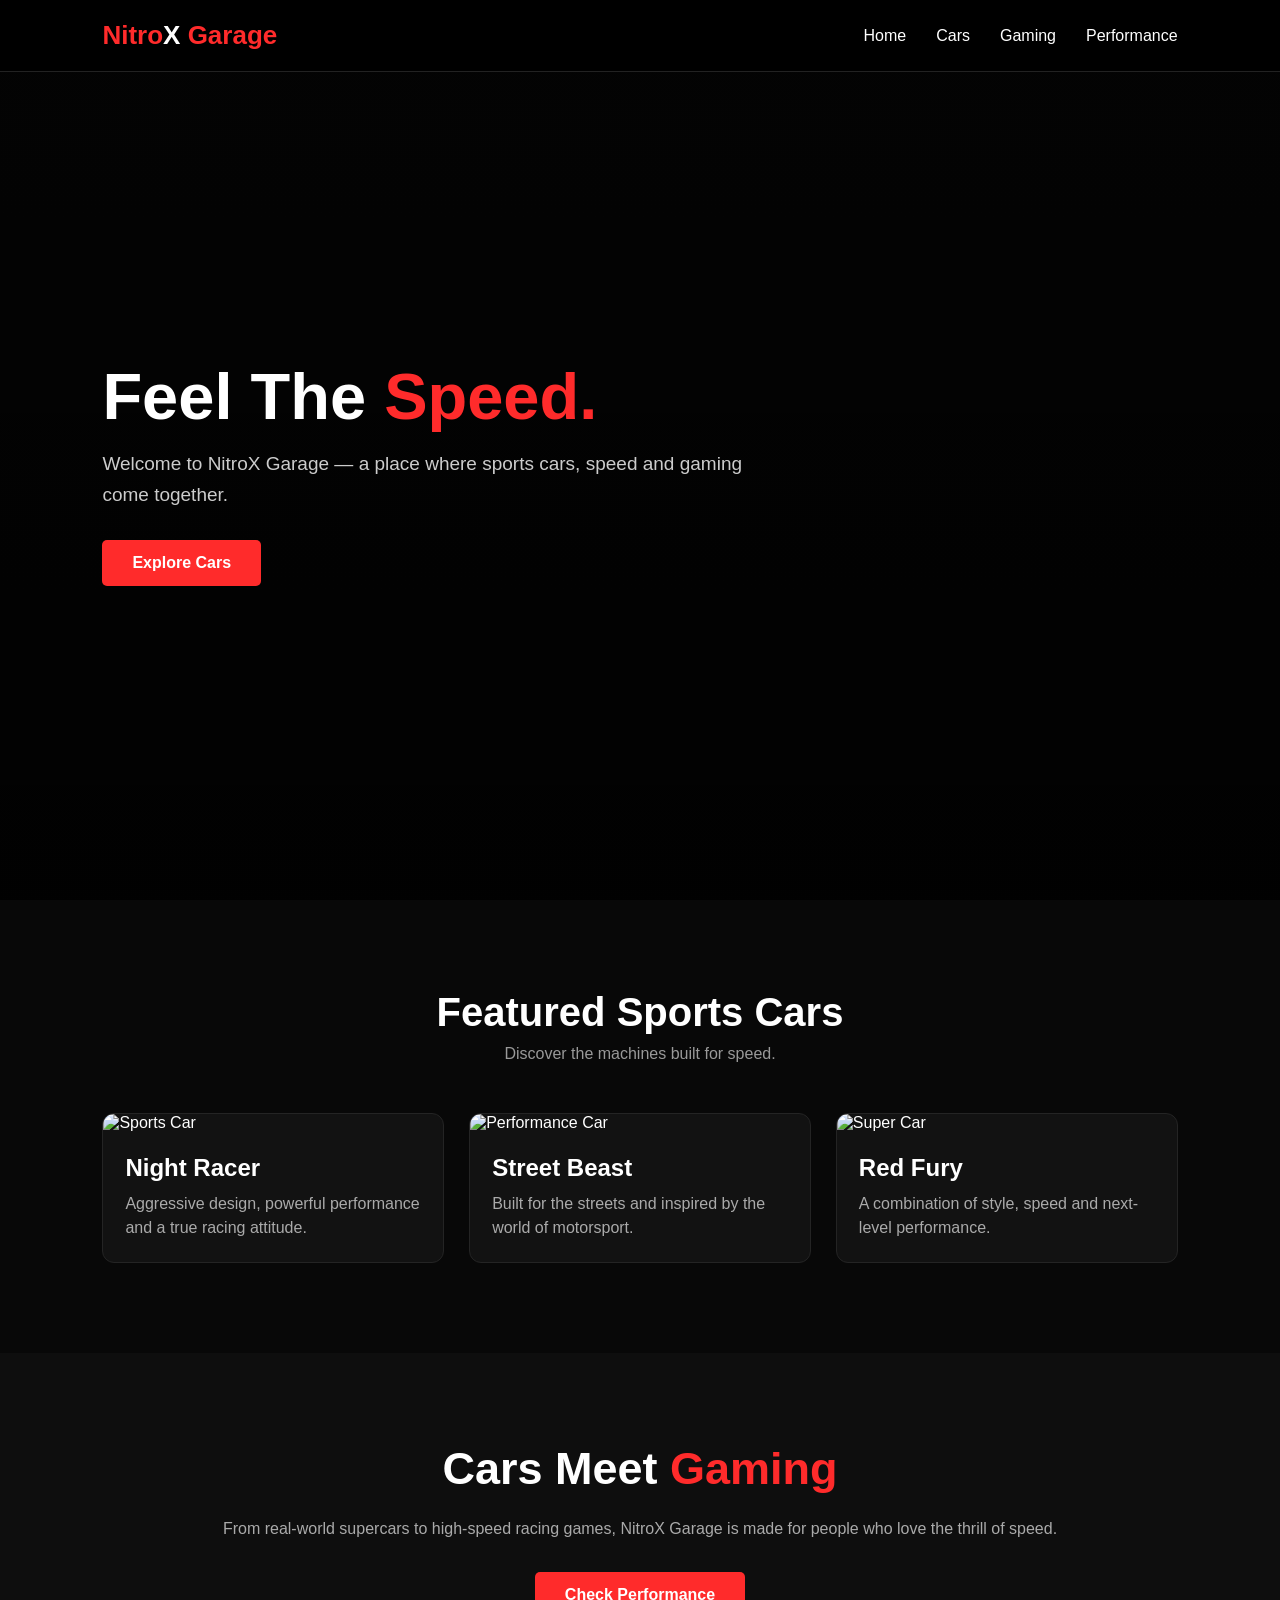
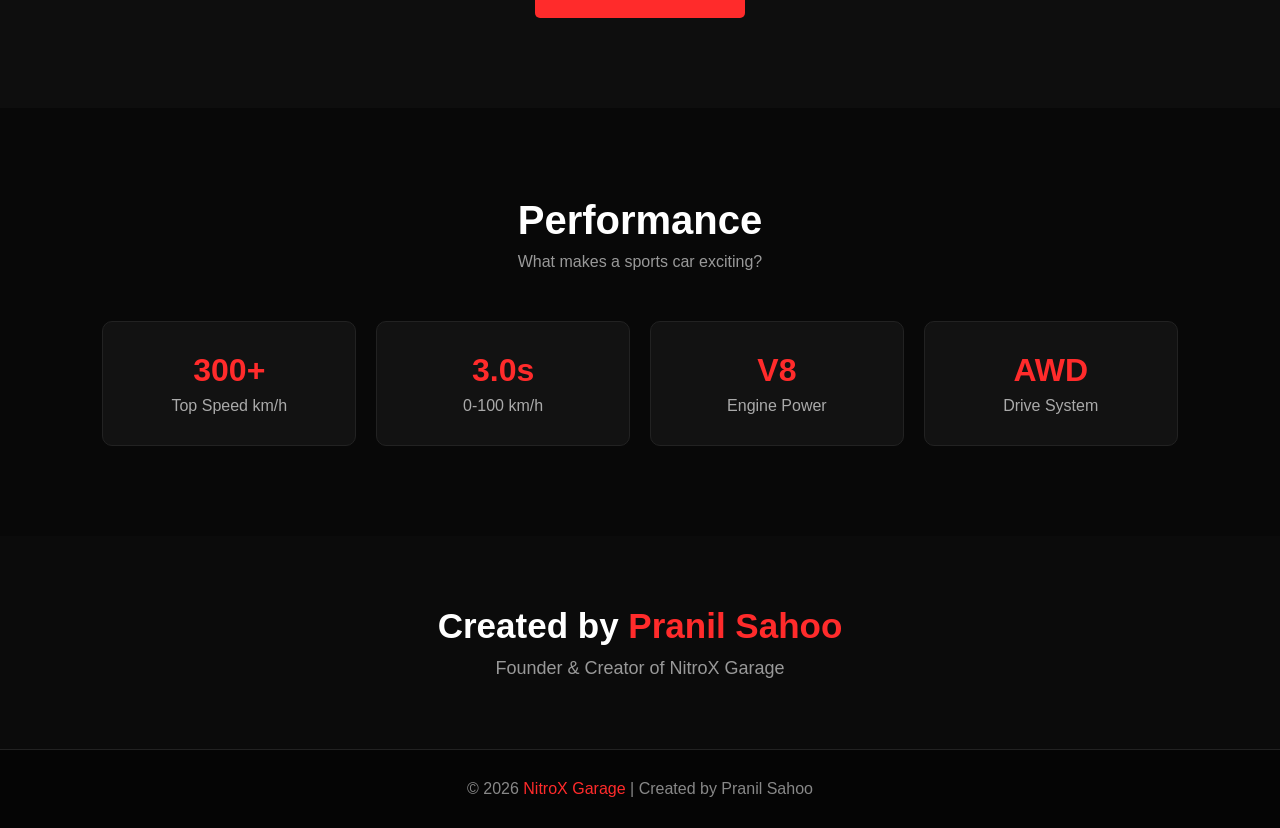
==== index.html @ bd474f75 "Add files via upload" ====
<!DOCTYPE html>
<html lang="en">

<head>
    <meta charset="UTF-8">
    <meta name="viewport" content="width=device-width, initial-scale=1.0">

    <title>NitroX Garage</title>

    <style>
        * {
            margin: 0;
            padding: 0;
            box-sizing: border-box;
            font-family: Arial, sans-serif;
            scroll-behavior: smooth;
        }

        body {
            background: #080808;
            color: white;
        }

        /* NAVBAR */

        nav {
            position: fixed;
            top: 0;
            width: 100%;
            padding: 20px 8%;
            display: flex;
            justify-content: space-between;
            align-items: center;
            background: rgba(0, 0, 0, 0.9);
            z-index: 1000;
            border-bottom: 1px solid #222;
        }

        .logo {
            font-size: 26px;
            font-weight: bold;
            color: #ff2b2b;
        }

        .logo span {
            color: white;
        }

        nav ul {
            list-style: none;
            display: flex;
            gap: 30px;
        }

        nav ul li a {
            color: white;
            text-decoration: none;
            font-size: 16px;
            transition: 0.3s;
        }

        nav ul li a:hover {
            color: #ff2b2b;
        }

        /* HERO */

        .hero {
            min-height: 100vh;
            display: flex;
            align-items: center;
            padding: 100px 8% 50px;

            background:
                linear-gradient(
                    rgba(0, 0, 0, 0.55),
                    rgba(0, 0, 0, 0.85)
                ),
                url("https://images.unsplash.com/photo-1503376780353-7e6692767b70?auto=format&fit=crop&w=1600&q=80")
                center/cover;
        }

        .hero-content {
            max-width: 650px;
        }

        .hero h1 {
            font-size: 65px;
            line-height: 1;
            margin-bottom: 20px;
        }

        .hero h1 span {
            color: #ff2b2b;
        }

        .hero p {
            color: #ccc;
            font-size: 19px;
            line-height: 1.6;
            margin-bottom: 30px;
        }

        .btn {
            display: inline-block;
            padding: 14px 30px;
            background: #ff2b2b;
            color: white;
            text-decoration: none;
            border-radius: 5px;
            font-weight: bold;
            transition: 0.3s;
        }

        .btn:hover {
            background: white;
            color: #111;
            transform: scale(1.05);
        }

        /* GENERAL SECTION */

        section {
            padding: 90px 8%;
        }

        .title {
            text-align: center;
            margin-bottom: 50px;
        }

        .title h2 {
            font-size: 40px;
            margin-bottom: 10px;
        }

        .title p {
            color: #999;
        }

        /* CARS */

        .cars {
            display: grid;
            grid-template-columns: repeat(3, 1fr);
            gap: 25px;
        }

        .car-card {
            background: #121212;
            border: 1px solid #242424;
            border-radius: 12px;
            overflow: hidden;
            transition: 0.4s;
        }

        .car-card:hover {
            transform: translateY(-10px);
            border-color: #ff2b2b;
            box-shadow: 0 10px 35px rgba(255, 43, 43, 0.2);
        }

        .car-card img {
            width: 100%;
            height: 220px;
            object-fit: cover;
        }

        .car-info {
            padding: 22px;
        }

        .car-info h3 {
            font-size: 24px;
            margin-bottom: 10px;
        }

        .car-info p {
            color: #aaa;
            line-height: 1.5;
        }

        /* GAMING */

        .gaming {
            background: #0e0e0e;
        }

        .gaming-box {
            text-align: center;
            max-width: 850px;
            margin: auto;
        }

        .gaming-box h2 {
            font-size: 45px;
            margin-bottom: 20px;
        }

        .gaming-box h2 span {
            color: #ff2b2b;
        }

        .gaming-box p {
            color: #aaa;
            line-height: 1.7;
            margin-bottom: 30px;
        }

        /* PERFORMANCE */

        .performance {
            display: grid;
            grid-template-columns: repeat(4, 1fr);
            gap: 20px;
        }

        .stat {
            background: #121212;
            padding: 30px 15px;
            text-align: center;
            border-radius: 10px;
            border: 1px solid #222;
            transition: 0.3s;
        }

        .stat:hover {
            border-color: #ff2b2b;
            transform: translateY(-5px);
        }

        .stat h3 {
            font-size: 32px;
            color: #ff2b2b;
        }

        .stat p {
            color: #aaa;
            margin-top: 8px;
        }

        /* CREATOR */

        .creator {
            text-align: center;
            background: #0b0b0b;
            padding: 70px 20px;
        }

        .creator h2 {
            font-size: 35px;
            margin-bottom: 12px;
        }

        .creator h2 span {
            color: #ff2b2b;
        }

        .creator p {
            color: #999;
            font-size: 18px;
        }

        .creator-name {
            color: white;
            font-weight: bold;
        }

        /* FOOTER */

        footer {
            text-align: center;
            padding: 30px;
            background: #050505;
            border-top: 1px solid #222;
            color: #888;
        }

        footer span {
            color: #ff2b2b;
        }

        /* MOBILE */

        @media (max-width: 900px) {

            .cars {
                grid-template-columns: 1fr 1fr;
            }

            .performance {
                grid-template-columns: 1fr 1fr;
            }

            .hero h1 {
                font-size: 50px;
            }
        }

        @media (max-width: 600px) {

            nav ul {
                display: none;
            }

            .cars {
                grid-template-columns: 1fr;
            }

            .performance {
                grid-template-columns: 1fr;
            }

            .hero h1 {
                font-size: 42px;
            }
        }
    </style>
</head>


<body>

    <!-- NAVBAR -->

    <nav>

        <div class="logo">
            Nitro<span>X</span> Garage
        </div>

        <ul>
            <li><a href="#home">Home</a></li>
            <li><a href="#cars">Cars</a></li>
            <li><a href="#gaming">Gaming</a></li>
            <li><a href="#performance">Performance</a></li>
        </ul>

    </nav>


    <!-- HOME -->

    <section class="hero" id="home">

        <div class="hero-content">

            <h1>
                Feel The <span>Speed.</span>
            </h1>

            <p>
                Welcome to NitroX Garage — a place where
                sports cars, speed and gaming come together.
            </p>

            <a href="#cars" class="btn">
                Explore Cars
            </a>

        </div>

    </section>


    <!-- CARS -->

    <section id="cars">

        <div class="title">

            <h2>Featured Sports Cars</h2>

            <p>
                Discover the machines built for speed.
            </p>

        </div>


        <div class="cars">

            <div class="car-card">

                <img
                    src="https://images.unsplash.com/photo-1544829099-b9a0c07fad1a?auto=format&fit=crop&w=900&q=80"
                    alt="Sports Car">

                <div class="car-info">

                    <h3>Night Racer</h3>

                    <p>
                        Aggressive design, powerful performance
                        and a true racing attitude.
                    </p>

                </div>

            </div>


            <div class="car-card">

                <img
                    src="https://images.unsplash.com/photo-1553440569-bcc63803a83d?auto=format&fit=crop&w=900&q=80"
                    alt="Performance Car">

                <div class="car-info">

                    <h3>Street Beast</h3>

                    <p>
                        Built for the streets and inspired
                        by the world of motorsport.
                    </p>

                </div>

            </div>


            <div class="car-card">

                <img
                    src="https://images.unsplash.com/photo-1503736334956-4c8f8e92946d?auto=format&fit=crop&w=900&q=80"
                    alt="Super Car">

                <div class="car-info">

                    <h3>Red Fury</h3>

                    <p>
                        A combination of style, speed and
                        next-level performance.
                    </p>

                </div>

            </div>

        </div>

    </section>


    <!-- GAMING -->

    <section class="gaming" id="gaming">

        <div class="gaming-box">

            <h2>
                Cars Meet <span>Gaming</span>
            </h2>

            <p>
                From real-world supercars to high-speed racing
                games, NitroX Garage is made for people who love
                the thrill of speed.
            </p>

            <a href="#performance" class="btn">
                Check Performance
            </a>

        </div>

    </section>


    <!-- PERFORMANCE -->

    <section id="performance">

        <div class="title">

            <h2>Performance</h2>

            <p>
                What makes a sports car exciting?
            </p>

        </div>


        <div class="performance">

            <div class="stat">

                <h3>300+</h3>
                <p>Top Speed km/h</p>

            </div>


            <div class="stat">

                <h3>3.0s</h3>
                <p>0-100 km/h</p>

            </div>


            <div class="stat">

                <h3>V8</h3>
                <p>Engine Power</p>

            </div>


            <div class="stat">

                <h3>AWD</h3>
                <p>Drive System</p>

            </div>

        </div>

    </section>


    <!-- CREATOR -->

    <section class="creator">

        <h2>
            Created by <span class="creator-name">
                Pranil Sahoo
            </span>
        </h2>

        <p>
            Founder & Creator of NitroX Garage
        </p>

    </section>


    <!-- FOOTER -->

    <footer>

        <p>
            © 2026 <span>NitroX Garage</span>
            | Created by Pranil Sahoo
        </p>

    </footer>


</body>

</html>
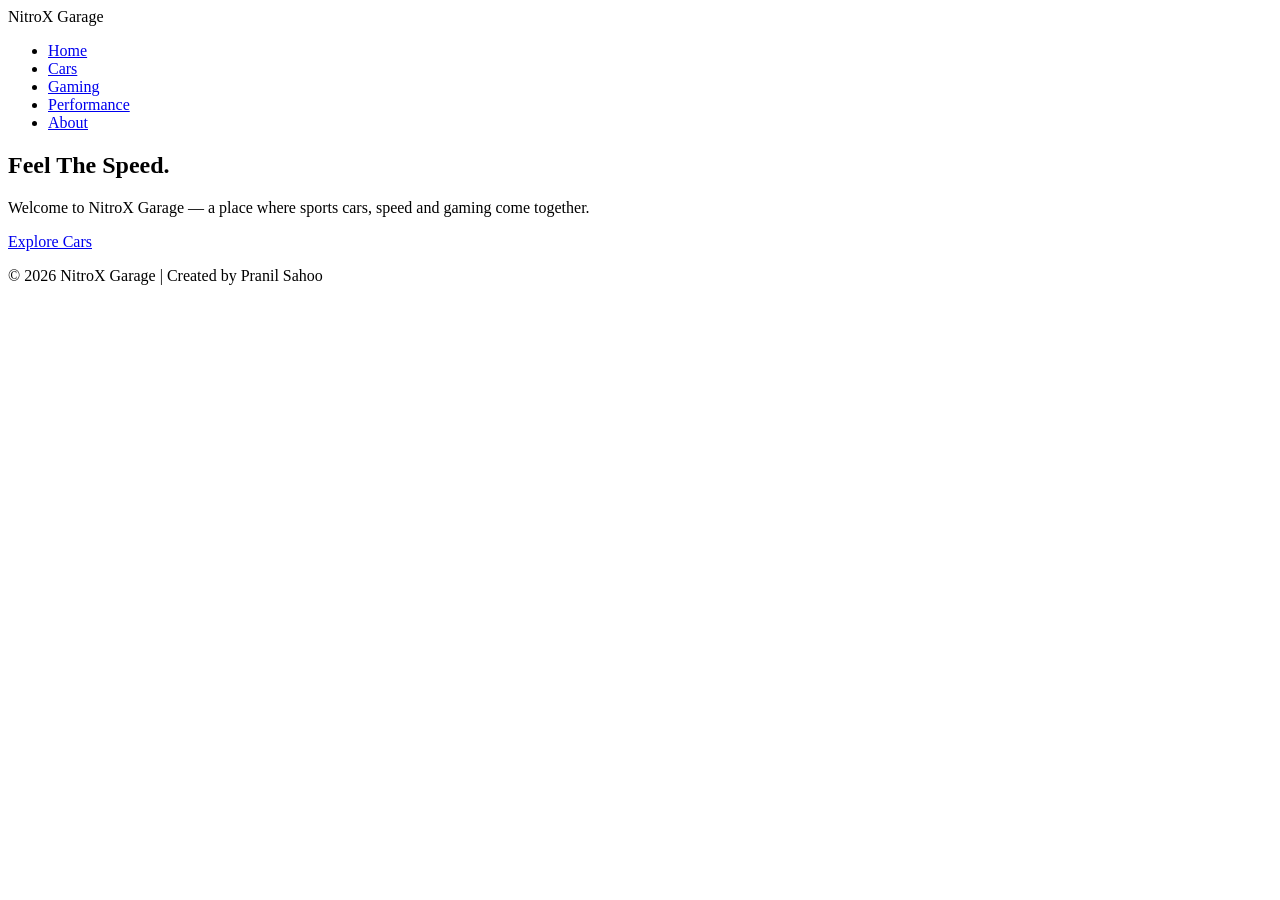
==== commit d8f095b2: "Refactor index.html with new structure and links Updated the HTML structure and added a link to the " ====
--- a/index.html
+++ b/index.html
@@ -4,320 +4,10 @@
 <head>
     <meta charset="UTF-8">
     <meta name="viewport" content="width=device-width, initial-scale=1.0">
+    <title>NitroX Garage - Home</title>
 
-    <title>NitroX Garage</title>
-
-    <style>
-        * {
-            margin: 0;
-            padding: 0;
-            box-sizing: border-box;
-            font-family: Arial, sans-serif;
-            scroll-behavior: smooth;
-        }
-
-        body {
-            background: #080808;
-            color: white;
-        }
-
-        /* NAVBAR */
-
-        nav {
-            position: fixed;
-            top: 0;
-            width: 100%;
-            padding: 20px 8%;
-            display: flex;
-            justify-content: space-between;
-            align-items: center;
-            background: rgba(0, 0, 0, 0.9);
-            z-index: 1000;
-            border-bottom: 1px solid #222;
-        }
-
-        .logo {
-            font-size: 26px;
-            font-weight: bold;
-            color: #ff2b2b;
-        }
-
-        .logo span {
-            color: white;
-        }
-
-        nav ul {
-            list-style: none;
-            display: flex;
-            gap: 30px;
-        }
-
-        nav ul li a {
-            color: white;
-            text-decoration: none;
-            font-size: 16px;
-            transition: 0.3s;
-        }
-
-        nav ul li a:hover {
-            color: #ff2b2b;
-        }
-
-        /* HERO */
-
-        .hero {
-            min-height: 100vh;
-            display: flex;
-            align-items: center;
-            padding: 100px 8% 50px;
-
-            background:
-                linear-gradient(
-                    rgba(0, 0, 0, 0.55),
-                    rgba(0, 0, 0, 0.85)
-                ),
-                url("https://images.unsplash.com/photo-1503376780353-7e6692767b70?auto=format&fit=crop&w=1600&q=80")
-                center/cover;
-        }
-
-        .hero-content {
-            max-width: 650px;
-        }
-
-        .hero h1 {
-            font-size: 65px;
-            line-height: 1;
-            margin-bottom: 20px;
-        }
-
-        .hero h1 span {
-            color: #ff2b2b;
-        }
-
-        .hero p {
-            color: #ccc;
-            font-size: 19px;
-            line-height: 1.6;
-            margin-bottom: 30px;
-        }
-
-        .btn {
-            display: inline-block;
-            padding: 14px 30px;
-            background: #ff2b2b;
-            color: white;
-            text-decoration: none;
-            border-radius: 5px;
-            font-weight: bold;
-            transition: 0.3s;
-        }
-
-        .btn:hover {
-            background: white;
-            color: #111;
-            transform: scale(1.05);
-        }
-
-        /* GENERAL SECTION */
-
-        section {
-            padding: 90px 8%;
-        }
-
-        .title {
-            text-align: center;
-            margin-bottom: 50px;
-        }
-
-        .title h2 {
-            font-size: 40px;
-            margin-bottom: 10px;
-        }
-
-        .title p {
-            color: #999;
-        }
-
-        /* CARS */
-
-        .cars {
-            display: grid;
-            grid-template-columns: repeat(3, 1fr);
-            gap: 25px;
-        }
-
-        .car-card {
-            background: #121212;
-            border: 1px solid #242424;
-            border-radius: 12px;
-            overflow: hidden;
-            transition: 0.4s;
-        }
-
-        .car-card:hover {
-            transform: translateY(-10px);
-            border-color: #ff2b2b;
-            box-shadow: 0 10px 35px rgba(255, 43, 43, 0.2);
-        }
-
-        .car-card img {
-            width: 100%;
-            height: 220px;
-            object-fit: cover;
-        }
-
-        .car-info {
-            padding: 22px;
-        }
-
-        .car-info h3 {
-            font-size: 24px;
-            margin-bottom: 10px;
-        }
-
-        .car-info p {
-            color: #aaa;
-            line-height: 1.5;
-        }
-
-        /* GAMING */
-
-        .gaming {
-            background: #0e0e0e;
-        }
-
-        .gaming-box {
-            text-align: center;
-            max-width: 850px;
-            margin: auto;
-        }
-
-        .gaming-box h2 {
-            font-size: 45px;
-            margin-bottom: 20px;
-        }
-
-        .gaming-box h2 span {
-            color: #ff2b2b;
-        }
-
-        .gaming-box p {
-            color: #aaa;
-            line-height: 1.7;
-            margin-bottom: 30px;
-        }
-
-        /* PERFORMANCE */
-
-        .performance {
-            display: grid;
-            grid-template-columns: repeat(4, 1fr);
-            gap: 20px;
-        }
-
-        .stat {
-            background: #121212;
-            padding: 30px 15px;
-            text-align: center;
-            border-radius: 10px;
-            border: 1px solid #222;
-            transition: 0.3s;
-        }
-
-        .stat:hover {
-            border-color: #ff2b2b;
-            transform: translateY(-5px);
-        }
-
-        .stat h3 {
-            font-size: 32px;
-            color: #ff2b2b;
-        }
-
-        .stat p {
-            color: #aaa;
-            margin-top: 8px;
-        }
-
-        /* CREATOR */
-
-        .creator {
-            text-align: center;
-            background: #0b0b0b;
-            padding: 70px 20px;
-        }
-
-        .creator h2 {
-            font-size: 35px;
-            margin-bottom: 12px;
-        }
-
-        .creator h2 span {
-            color: #ff2b2b;
-        }
-
-        .creator p {
-            color: #999;
-            font-size: 18px;
-        }
-
-        .creator-name {
-            color: white;
-            font-weight: bold;
-        }
-
-        /* FOOTER */
-
-        footer {
-            text-align: center;
-            padding: 30px;
-            background: #050505;
-            border-top: 1px solid #222;
-            color: #888;
-        }
-
-        footer span {
-            color: #ff2b2b;
-        }
-
-        /* MOBILE */
-
-        @media (max-width: 900px) {
-
-            .cars {
-                grid-template-columns: 1fr 1fr;
-            }
-
-            .performance {
-                grid-template-columns: 1fr 1fr;
-            }
-
-            .hero h1 {
-                font-size: 50px;
-            }
-        }
-
-        @media (max-width: 600px) {
-
-            nav ul {
-                display: none;
-            }
-
-            .cars {
-                grid-template-columns: 1fr;
-            }
-
-            .performance {
-                grid-template-columns: 1fr;
-            }
-
-            .hero h1 {
-                font-size: 42px;
-            }
-        }
-    </style>
+    <link rel="stylesheet" href="style.css">
 </head>
-
 
 <body>
 
@@ -330,18 +20,19 @@
         </div>
 
         <ul>
-            <li><a href="#home">Home</a></li>
-            <li><a href="#cars">Cars</a></li>
-            <li><a href="#gaming">Gaming</a></li>
-            <li><a href="#performance">Performance</a></li>
+            <li><a href="index.html">Home</a></li>
+            <li><a href="cars.html">Cars</a></li>
+            <li><a href="gaming.html">Gaming</a></li>
+            <li><a href="performance.html">Performance</a></li>
+            <li><a href="about.html">About</a></li>
         </ul>
 
     </nav>
 
 
-    <!-- HOME -->
+    <!-- ONLY HOME PAGE -->
 
-    <section class="hero" id="home">
+    <section class="hero">
 
         <div class="hero-content">
 
@@ -354,187 +45,11 @@
                 sports cars, speed and gaming come together.
             </p>
 
-            <a href="#cars" class="btn">
+            <a href="cars.html" class="btn">
                 Explore Cars
             </a>
 
         </div>
-
-    </section>
-
-
-    <!-- CARS -->
-
-    <section id="cars">
-
-        <div class="title">
-
-            <h2>Featured Sports Cars</h2>
-
-            <p>
-                Discover the machines built for speed.
-            </p>
-
-        </div>
-
-
-        <div class="cars">
-
-            <div class="car-card">
-
-                <img
-                    src="https://images.unsplash.com/photo-1544829099-b9a0c07fad1a?auto=format&fit=crop&w=900&q=80"
-                    alt="Sports Car">
-
-                <div class="car-info">
-
-                    <h3>Night Racer</h3>
-
-                    <p>
-                        Aggressive design, powerful performance
-                        and a true racing attitude.
-                    </p>
-
-                </div>
-
-            </div>
-
-
-            <div class="car-card">
-
-                <img
-                    src="https://images.unsplash.com/photo-1553440569-bcc63803a83d?auto=format&fit=crop&w=900&q=80"
-                    alt="Performance Car">
-
-                <div class="car-info">
-
-                    <h3>Street Beast</h3>
-
-                    <p>
-                        Built for the streets and inspired
-                        by the world of motorsport.
-                    </p>
-
-                </div>
-
-            </div>
-
-
-            <div class="car-card">
-
-                <img
-                    src="https://images.unsplash.com/photo-1503736334956-4c8f8e92946d?auto=format&fit=crop&w=900&q=80"
-                    alt="Super Car">
-
-                <div class="car-info">
-
-                    <h3>Red Fury</h3>
-
-                    <p>
-                        A combination of style, speed and
-                        next-level performance.
-                    </p>
-
-                </div>
-
-            </div>
-
-        </div>
-
-    </section>
-
-
-    <!-- GAMING -->
-
-    <section class="gaming" id="gaming">
-
-        <div class="gaming-box">
-
-            <h2>
-                Cars Meet <span>Gaming</span>
-            </h2>
-
-            <p>
-                From real-world supercars to high-speed racing
-                games, NitroX Garage is made for people who love
-                the thrill of speed.
-            </p>
-
-            <a href="#performance" class="btn">
-                Check Performance
-            </a>
-
-        </div>
-
-    </section>
-
-
-    <!-- PERFORMANCE -->
-
-    <section id="performance">
-
-        <div class="title">
-
-            <h2>Performance</h2>
-
-            <p>
-                What makes a sports car exciting?
-            </p>
-
-        </div>
-
-
-        <div class="performance">
-
-            <div class="stat">
-
-                <h3>300+</h3>
-                <p>Top Speed km/h</p>
-
-            </div>
-
-
-            <div class="stat">
-
-                <h3>3.0s</h3>
-                <p>0-100 km/h</p>
-
-            </div>
-
-
-            <div class="stat">
-
-                <h3>V8</h3>
-                <p>Engine Power</p>
-
-            </div>
-
-
-            <div class="stat">
-
-                <h3>AWD</h3>
-                <p>Drive System</p>
-
-            </div>
-
-        </div>
-
-    </section>
-
-
-    <!-- CREATOR -->
-
-    <section class="creator">
-
-        <h2>
-            Created by <span class="creator-name">
-                Pranil Sahoo
-            </span>
-        </h2>
-
-        <p>
-            Founder & Creator of NitroX Garage
-        </p>
 
     </section>
 
@@ -550,7 +65,6 @@
 
     </footer>
 
-
 </body>
 
-</html>+</html>
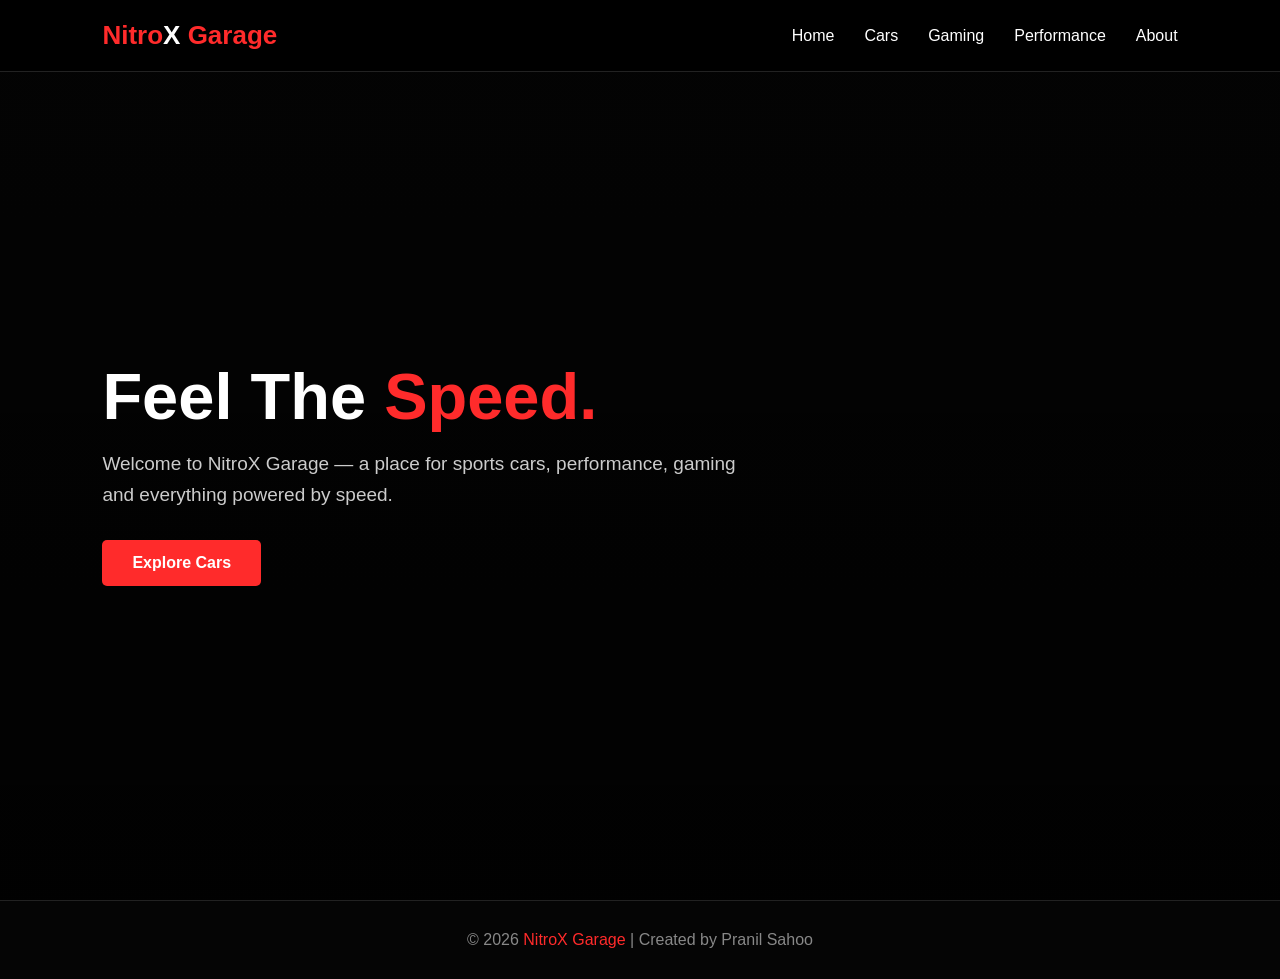
==== commit 6783f519: "Initial commit" ====
--- a/index.html
+++ b/index.html
@@ -1,70 +1,73 @@
-<!DOCTYPE html>
-<html lang="en">
-
-<head>
-    <meta charset="UTF-8">
-    <meta name="viewport" content="width=device-width, initial-scale=1.0">
-    <title>NitroX Garage - Home</title>
-
-    <link rel="stylesheet" href="style.css">
-</head>
-
-<body>
-
-    <!-- NAVBAR -->
-
-    <nav>
-
-        <div class="logo">
-            Nitro<span>X</span> Garage
-        </div>
-
-        <ul>
-            <li><a href="index.html">Home</a></li>
-            <li><a href="cars.html">Cars</a></li>
-            <li><a href="gaming.html">Gaming</a></li>
-            <li><a href="performance.html">Performance</a></li>
-            <li><a href="about.html">About</a></li>
-        </ul>
-
-    </nav>
-
-
-    <!-- ONLY HOME PAGE -->
-
-    <section class="hero">
-
-        <div class="hero-content">
-
-            <h1>
-                Feel The <span>Speed.</span>
-            </h1>
-
-            <p>
-                Welcome to NitroX Garage — a place where
-                sports cars, speed and gaming come together.
-            </p>
-
-            <a href="cars.html" class="btn">
-                Explore Cars
-            </a>
-
-        </div>
-
-    </section>
-
-
-    <!-- FOOTER -->
-
-    <footer>
-
-        <p>
-            © 2026 <span>NitroX Garage</span>
-            | Created by Pranil Sahoo
-        </p>
-
-    </footer>
-
-</body>
-
-</html>
+<!DOCTYPE html>
+<html lang="en">
+
+<head>
+    <meta charset="UTF-8">
+    <meta name="viewport" content="width=device-width, initial-scale=1.0">
+
+    <title>NitroX Garage</title>
+
+    <link rel="stylesheet" href="style.css">
+</head>
+
+<body>
+
+    <!-- NAVBAR -->
+
+    <nav>
+
+        <div class="logo">
+            Nitro<span>X</span> Garage
+        </div>
+
+        <ul>
+            <li><a href="index.html">Home</a></li>
+            <li><a href="cars.html">Cars</a></li>
+            <li><a href="gaming.html">Gaming</a></li>
+            <li><a href="performance.html">Performance</a></li>
+            <li><a href="about.html">About</a></li>
+        </ul>
+
+    </nav>
+
+
+    <!-- HOME -->
+
+    <section class="hero">
+
+        <div class="hero-content">
+
+            <h1>
+                Feel The <span>Speed.</span>
+            </h1>
+
+            <p>
+                Welcome to NitroX Garage — a place for
+                sports cars, performance, gaming and
+                everything powered by speed.
+            </p>
+
+            <a href="cars.html" class="btn">
+                Explore Cars
+            </a>
+
+        </div>
+
+    </section>
+
+
+    <!-- FOOTER -->
+
+    <footer>
+
+        <p>
+            © 2026 <span>NitroX Garage</span>
+            | Created by Pranil Sahoo
+        </p>
+
+    </footer>
+
+
+</body>
+
+</html>
--- a/style.css
+++ b/style.css
@@ -0,0 +1,384 @@
+* {
+    margin: 0;
+    padding: 0;
+    box-sizing: border-box;
+    font-family: Arial, sans-serif;
+    scroll-behavior: smooth;
+}
+
+body {
+    background: #080808;
+    color: white;
+}
+
+
+/* =========================
+   NAVBAR
+========================= */
+
+nav {
+    position: fixed;
+    top: 0;
+    width: 100%;
+    padding: 20px 8%;
+    display: flex;
+    justify-content: space-between;
+    align-items: center;
+    background: rgba(0, 0, 0, 0.9);
+    z-index: 1000;
+    border-bottom: 1px solid #222;
+}
+
+.logo {
+    font-size: 26px;
+    font-weight: bold;
+    color: #ff2b2b;
+}
+
+.logo span {
+    color: white;
+}
+
+nav ul {
+    list-style: none;
+    display: flex;
+    gap: 30px;
+}
+
+nav ul li a {
+    color: white;
+    text-decoration: none;
+    font-size: 16px;
+    transition: 0.3s;
+}
+
+nav ul li a:hover {
+    color: #ff2b2b;
+}
+
+
+/* =========================
+   HERO / HOME
+========================= */
+
+.hero {
+    min-height: 100vh;
+    display: flex;
+    align-items: center;
+    padding: 100px 8% 50px;
+
+    background:
+        linear-gradient(
+            rgba(0, 0, 0, 0.55),
+            rgba(0, 0, 0, 0.85)
+        ),
+        url("https://images.unsplash.com/photo-1503376780353-7e6692767b70?auto=format&fit=crop&w=1600&q=80")
+        center/cover;
+}
+
+.hero-content {
+    max-width: 650px;
+}
+
+.hero h1 {
+    font-size: 65px;
+    line-height: 1;
+    margin-bottom: 20px;
+}
+
+.hero h1 span {
+    color: #ff2b2b;
+}
+
+.hero p {
+    color: #ccc;
+    font-size: 19px;
+    line-height: 1.6;
+    margin-bottom: 30px;
+}
+
+
+/* =========================
+   BUTTON
+========================= */
+
+.btn {
+    display: inline-block;
+    padding: 14px 30px;
+    background: #ff2b2b;
+    color: white;
+    text-decoration: none;
+    border-radius: 5px;
+    font-weight: bold;
+    transition: 0.3s;
+}
+
+.btn:hover {
+    background: white;
+    color: #111;
+    transform: scale(1.05);
+}
+
+
+/* =========================
+   GENERAL SECTION
+========================= */
+
+section {
+    padding: 120px 8% 90px;
+}
+
+.title {
+    text-align: center;
+    margin-bottom: 50px;
+}
+
+.title h2 {
+    font-size: 40px;
+    margin-bottom: 10px;
+}
+
+.title p {
+    color: #999;
+}
+
+
+/* =========================
+   CARS
+========================= */
+
+.cars {
+    display: grid;
+    grid-template-columns: repeat(3, 1fr);
+    gap: 25px;
+}
+
+.car-card {
+    background: #121212;
+    border: 1px solid #242424;
+    border-radius: 12px;
+    overflow: hidden;
+    transition: 0.4s;
+}
+
+.car-card:hover {
+    transform: translateY(-10px);
+    border-color: #ff2b2b;
+    box-shadow: 0 10px 35px rgba(255, 43, 43, 0.2);
+}
+
+.car-card img {
+    width: 100%;
+    height: 220px;
+    object-fit: cover;
+}
+
+.car-info {
+    padding: 22px;
+}
+
+.car-info h3 {
+    font-size: 24px;
+    margin-bottom: 10px;
+}
+
+.car-info p {
+    color: #aaa;
+    line-height: 1.5;
+}
+
+
+/* =========================
+   GAMING
+========================= */
+
+.gaming {
+    min-height: 100vh;
+    display: flex;
+    align-items: center;
+    justify-content: center;
+    background: #0e0e0e;
+}
+
+.gaming-box {
+    text-align: center;
+    max-width: 850px;
+    margin: auto;
+}
+
+.gaming-box h2 {
+    font-size: 45px;
+    margin-bottom: 20px;
+}
+
+.gaming-box h2 span {
+    color: #ff2b2b;
+}
+
+.gaming-box p {
+    color: #aaa;
+    line-height: 1.7;
+    margin-bottom: 30px;
+}
+
+
+/* =========================
+   PERFORMANCE
+========================= */
+
+.performance {
+    display: grid;
+    grid-template-columns: repeat(4, 1fr);
+    gap: 20px;
+}
+
+.stat {
+    background: #121212;
+    padding: 30px 15px;
+    text-align: center;
+    border-radius: 10px;
+    border: 1px solid #222;
+    transition: 0.3s;
+}
+
+.stat:hover {
+    border-color: #ff2b2b;
+    transform: translateY(-5px);
+}
+
+.stat h3 {
+    font-size: 32px;
+    color: #ff2b2b;
+}
+
+.stat p {
+    color: #aaa;
+    margin-top: 8px;
+}
+
+
+/* =========================
+   ABOUT / CREATOR
+========================= */
+
+.creator {
+    min-height: 100vh;
+    text-align: center;
+    background: #0b0b0b;
+
+    display: flex;
+    flex-direction: column;
+    justify-content: center;
+    align-items: center;
+}
+
+.creator h2 {
+    font-size: 35px;
+    margin-bottom: 12px;
+}
+
+.creator h2 span {
+    color: #ff2b2b;
+}
+
+.creator p {
+    color: #999;
+    font-size: 18px;
+}
+
+.creator-name {
+    color: white;
+    font-weight: bold;
+}
+
+
+/* =========================
+   CREATOR PHOTO
+========================= */
+
+.creator-photo {
+    width: 160px;
+    height: 160px;
+    object-fit: cover;
+    border-radius: 50%;
+    margin: 25px auto;
+    display: block;
+    border: 3px solid #ff2b2b;
+}
+
+
+/* =========================
+   FOOTER
+========================= */
+
+footer {
+    text-align: center;
+    padding: 30px;
+    background: #050505;
+    border-top: 1px solid #222;
+    color: #888;
+}
+
+footer span {
+    color: #ff2b2b;
+}
+
+
+/* =========================
+   TABLET
+========================= */
+
+@media (max-width: 900px) {
+
+    .cars {
+        grid-template-columns: 1fr 1fr;
+    }
+
+    .performance {
+        grid-template-columns: 1fr 1fr;
+    }
+
+    .hero h1 {
+        font-size: 50px;
+    }
+}
+
+
+/* =========================
+   MOBILE
+========================= */
+
+@media (max-width: 600px) {
+
+    nav {
+        padding: 18px 5%;
+    }
+
+    nav ul {
+        display: none;
+    }
+
+    .cars {
+        grid-template-columns: 1fr;
+    }
+
+    .performance {
+        grid-template-columns: 1fr;
+    }
+
+    .hero {
+        padding: 100px 6% 50px;
+    }
+
+    .hero h1 {
+        font-size: 42px;
+    }
+
+    .gaming-box h2 {
+        font-size: 35px;
+    }
+
+    .creator h2 {
+        font-size: 28px;
+    }
+}
